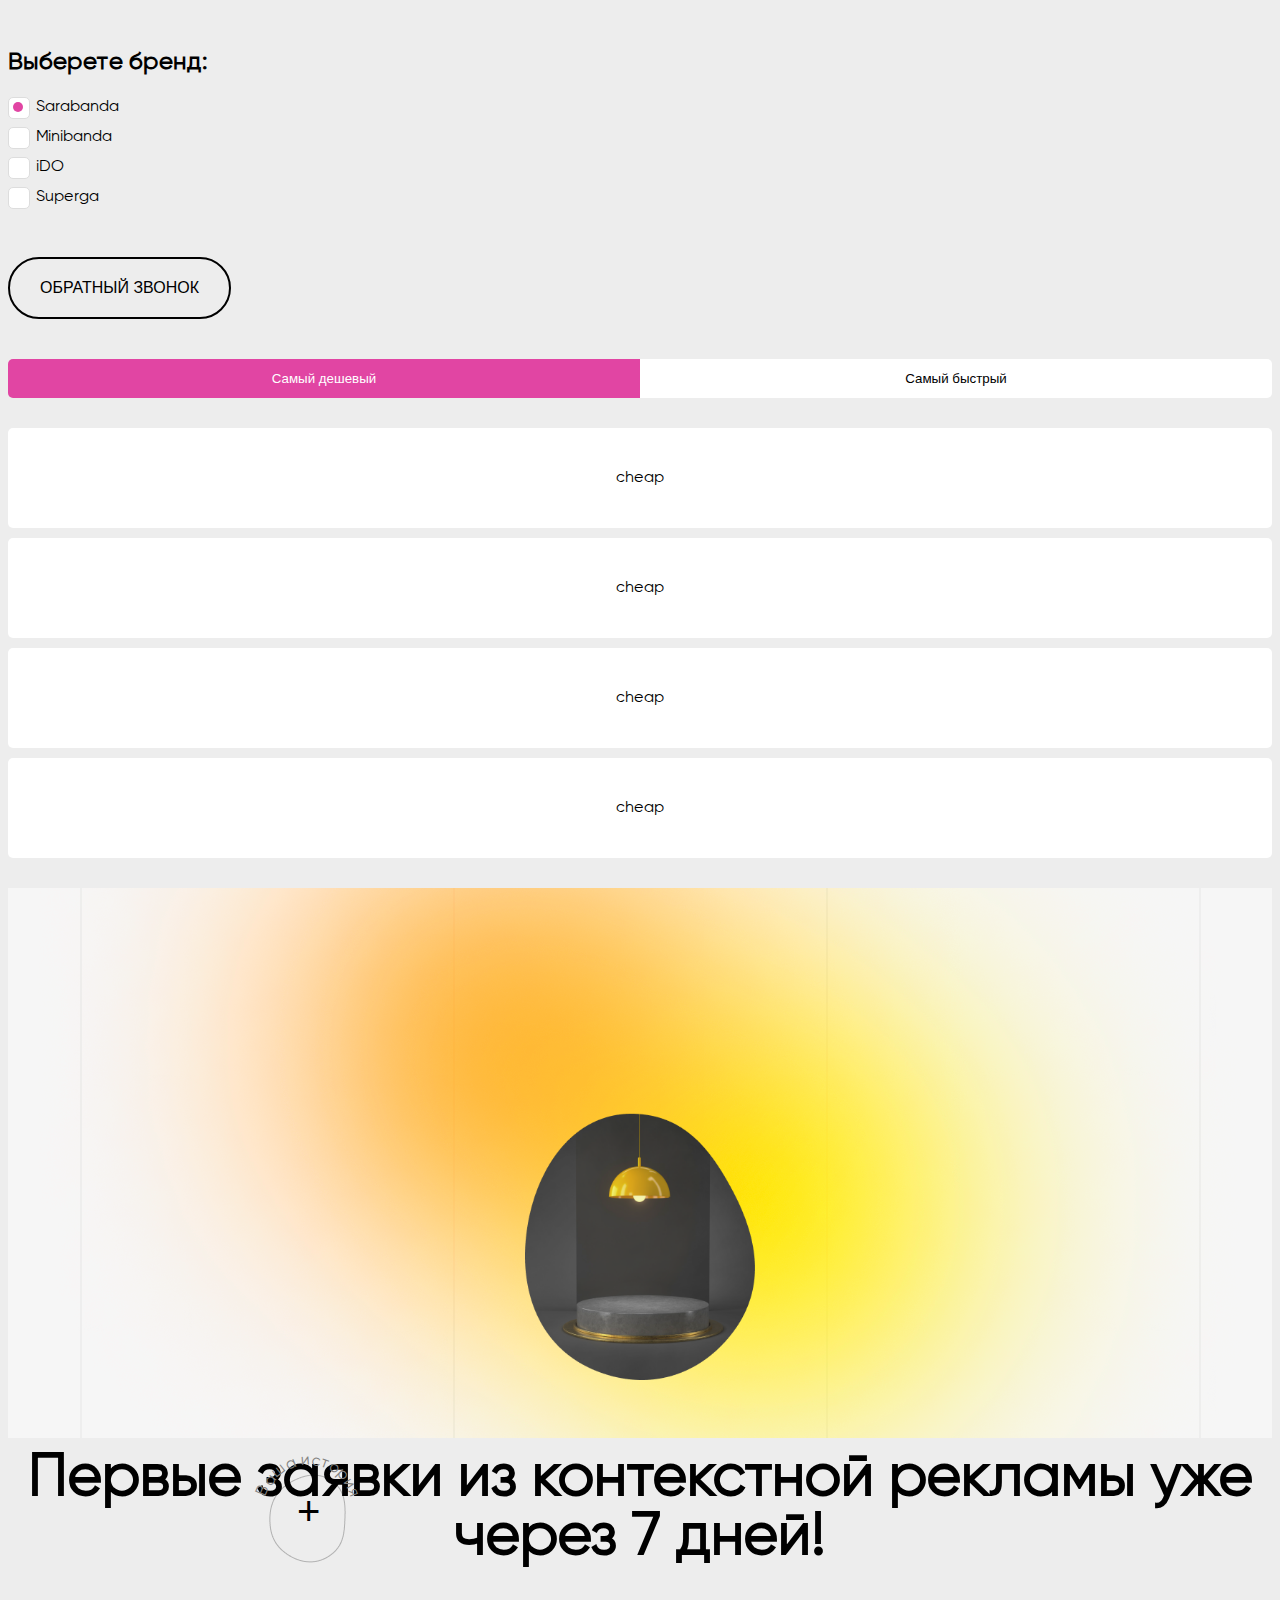
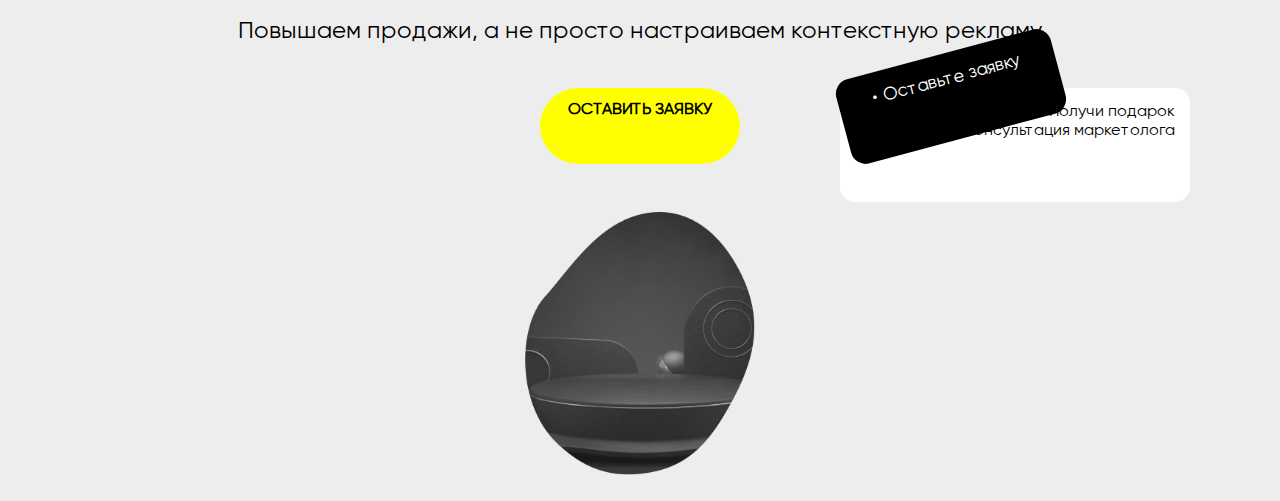
==== test_task/index.html @ cf73fbca "new" ====
<!DOCTYPE html>
<html>
<head>
	<meta charset="utf-8">
	<meta name="viewport" content="width=device-width, initial-scale=1">
	<title>Тестовое Задание</title>
	<link href="https://cdn.jsdelivr.net/npm/bootstrap@5.0.2/dist/css/bootstrap.min.css" rel="stylesheet" integrity="sha384-EVSTQN3/azprG1Anm3QDgpJLIm9Nao0Yz1ztcQTwFspd3yD65VohhpuuCOmLASjC" crossorigin="anonymous">
	<link href="style.css" rel="stylesheet">
	<script src="js/circletype.min.js"></script>
</head>
<body>

<div class="container">
	<div class="row">
		<div class="col-md-12">
			<h2>Выберете бренд:</h2>
			<input type="checkbox" id="brand1" name="brand1" checked>
		    <label for="brand1">Sarabanda</label><br>
		    <input type="checkbox" id="brand2" name="brand2">
		    <label for="brand2">Minibanda</label><br>
		    <input type="checkbox" id="brand3" name="brand3">
		    <label for="brand3">iDO</label><br>
		    <input type="checkbox" id="brand4" name="brand4">
		    <label for="brand4">Superga</label><br>
		</div>
	</div>
</div>


<div class="container">
	<div class="row">
		<div class="col-md-12">
			<a class="button" href="#popup1">Обратный Звонок</a>
			<div id="popup1" class="overlay">
				<a class="close" href="#">&times;</a>
				<a class="button">Заказать консультацию</a>
			</div>			
		</div>
	</div>
</div>


<div class="container">
	<div class="row">
		<div class="col-md-6">

			<div id="filterButtons">
			  <button class="btn left active" onclick="filterSelection('cheap')"> Самый дешевый</button>
			  <button class="btn right" onclick="filterSelection('fast')">Самый быстрый</button>
			</div>

			<div class="content">
			  <div class="filterDiv fast">fast</div>
			  <div class="filterDiv fast">fast</div>
			  <div class="filterDiv cheap">cheap</div>
			  <div class="filterDiv fast">fast</div>
			  <div class="filterDiv cheap">cheap</div>
			  <div class="filterDiv cheap">cheap</div>
			  <div class="filterDiv cheap">cheap</div>
			  <div class="filterDiv fast">fast</div>
			  <div class="filterDiv fast">fast</div>
			</div>


		</div>
	</div>
</div>

<div class="bg">
	<div class="container">
		<div class="row">
			<div class="col-md-3">
				<img src="img/image-left.png" class="img-left">
			</div>
			<div class="col-md-6">
				<a id="history">Ваша история</a>
				<button>+</button>
				<h2>Первые заявки из контекстной рекламы уже через 7 дней!</h2>
				<p>Повышаем продажи, а не просто настраиваем контекстную рекламу</p>
				<a class="request">Оставить заявку</a>
				<a class="gift">Получи подарок <br>— часовая консультация маркетолога</a>
				<a class="rotate">&#8226; Оставьте заявку</a>
			</div>
			<div class="col-md-3">
				<img src="img/image-right.png" class="img-right">
			</div>
		</div>
	</div>
</div>

<script src="js/main.js"></script>
</body>
</html>
---- test_task/style.css ----
@font-face {
    font-family: 'Gilroy';
    src: local('Gilroy-Regular'),
        url('Gilroy-Regular/Gilroy-Regular.woff2') format('woff2'),
        url('Gilroy-Regular/Gilroy-Regular.woff') format('woff'),
        url('Gilroy-Regular/Gilroy-Regular.ttf') format('truetype');
    font-weight: 400;
    font-style: normal;
}

html, body {
  font-family: 'Gilroy';
  font-size: 1em;
  background-color: #EDEDED;
}

h1 {
  font-size: 2rem;
}

h2 {
  font-size: 1.5rem;
}

p {
  font-size: 16px;
}

/*-----------------
	Main Content
-----------------*/

.container {
	padding: 20px 0px;
}

/*-----------------
	Checkbox
-----------------*/
/* убираем не стилизованные метки */
input[type="checkbox"]:checked, 
input[type="checkbox"]:not(:checked)
{
    position: absolute;
    left: -9999px;
}

input[type="checkbox"]:checked + label, 
input[type="checkbox"]:not(:checked) + label {
    display: inline-block;
    position: relative;
    padding-left: 28px;
    padding-bottom: 10px;
    line-height: 20px;
    cursor: pointer;
}

/* добавим стилизованные контейнеры */
input[type="checkbox"]:checked + label:before, 
input[type="checkbox"]:not(:checked) + label:before {
    content: "";
    position: absolute;
    left: 0px;
    top: 0px;
    width: 20px;
    height: 20px;
    border: 1px solid #dddddd;
    border-radius: 5px;
    background-color: #ffffff;
}

/* Добавим анимацию появления */
input[type="checkbox"]:checked + label:after, 
input[type="checkbox"]:not(:checked) + label:after{
    content: "";
    position: absolute;
    -webkit-transition: all 0.2s ease;
    -moz-transition: all 0.2s ease;
    -o-transition: all 0.2s ease;
    transition: all 0.2s ease;
}

/* Меняем обычную галочку на стилизованную */
input[type="checkbox"]:checked + label:after, 
input[type="checkbox"]:not(:checked) + label:after {
    left: 5px;
    top: 5px;
    width: 10px;
    height: 10px;
    border-radius: 100%;
    background-color: #e145a3;
}

/* Скрываем индикатор выбора, если он не выбран */
input[type="checkbox"]:not(:checked) + label:after {
    opacity: 0;
}
/* Показываем его, если пользователь выбрал */
input[type="checkbox"]:checked + label:after {
    opacity: 1;
}

/*--------------------
	Call Back Button
--------------------*/

.button {
	display: inline-block;
	border: 2px solid #000;
	border-radius: 50px;
	padding: 20px 30px;
	font-family: sans-serif;
	text-transform: uppercase;
	color: #000;
	cursor: pointer;
	transition: border-color 0.5s, background-color 0.5s, color 0.5s;
	text-decoration: none;
}

.button:hover {
	background-color: #fff;
	border-color: transparent;
	color: #e145a3;
}

/*-----------------
	PopUp
-----------------*/
#popup1 .button {
	border: 2px solid #fff;
	color: #fff;
}

#popup1 .button:hover {
	color: #e145a3;
}

.overlay {
	position: fixed;
	top: 0;
	bottom: 0;
	left: 0;
	right: 0;
	background: #000;
	transition: opacity 500ms;
	visibility: hidden;
	opacity: 0;
	display: flex;
    justify-content: center;
    align-items: center;
}

.overlay:target {
	visibility: visible;
	opacity: 1;
}

#popup1 .close {
	position: absolute;
	top: 20px;
	right: 30px;
	transition: all 200ms;
	font-size: 30px;
	font-weight: bold;
	text-decoration: none;
	color: #fff;
}
.popup .close:hover {
 	color: #e145a3;
}

/*-----------------
	Mixer
-----------------*/
.filterDiv {  
	background-color: #fff;
	color: #000;
	width: 100%;
	line-height: 100px;
	text-align: center;
	margin: 10px 0px;
	display: none;
	border-radius: 5px;
}

#filterButtons button {
	float: left;
}

#filterButtons:after {
	content: "";
    clear: both;
    display: table;
}

.show {
	display: block;
}

.content {
	margin-top: 20px;
	overflow: hidden;
}

/* Стиль кнопок */
.btn {
	width: 50%;
	border: none;
	outline: none;
	padding: 12px 30px;
	background-color: #fff;
	cursor: pointer;
	border-radius: 0px;
}

.left {
	border-top-left-radius: 5px;
	border-bottom-left-radius: 5px;
}
.right {
	border-top-right-radius: 5px;
	border-bottom-right-radius: 5px;
}

.btn:hover {
 	background-color: #ddd;
}

.btn.active {
	background-color: #e145a3;
	color: white;
	box-shadow: none;
}

/*-----------------
	Ads Banner
-----------------*/

.bg {
	width: 100%;
	background-color: white;
	background: url(img/background.png) no-repeat center center;
    text-align: center;
    font-family: 'Gilroy';
}

.bg h2 {
	font-size: 80px;
	line-height: 99px;
	color: #000;
	font-weight: 700;
	margin-top: 5%;
}

.bg p:not(.gift) {
	font-size: 24px;
	margin-top: 20px;
	margin-bottom: 42px;
}

img {
	width: 18vw;
}

.img-left {
	margin-top: 205px;
}

.img-right {
	margin-top: 48px;
}

.request {
	display: inline-block;
	height: 50px;
	width: 200px;
	background-color: yellow;
	border-radius: 100px;
	padding: 13px 0px;
	text-transform: uppercase;
	color: #000;
	font-weight: 600;
	font-size: 16px;
	cursor: pointer;
	transition: border-color 0.5s, background-color 0.5s, color 0.5s;
	text-decoration: none;
}

.request:hover {
	color: #000;
}

.gift, .gift:hover, .rotate, .rotate:hover, #history, #history:hover, .bg button {
	position: absolute;
	text-decoration: none;
}

.gift, .gift:hover {
	background: #fff;
	width: 320px;
	height: 84px;
	border-radius: 15px;
	padding: 15px;
	margin-left: 100px;
	color: #000;
	font-size: 16px;
	text-align: right;
}

.rotate, .rotate:hover {
	background: #000;
	width: 202px;
	height: 57px;
	border-radius: 15px;
	padding: 15px 10px;
	margin-left: 100px;
	margin-top: -35px;
	color: #fff;
	font-size: 18px;
	text-align: center;
	transform: rotate(-15deg);
}

#history, #history:hover {
	background: url(img/vector.png) no-repeat center center;
	width: 135px;
	height: 140px;
	padding: 0px;
	margin-left: -450px;
	color: #838382;
	font-size: 16px;
	font-weight: 400;
	line-height: 24px;
	text-align: left;
}

.bg button {
	background:transparent;
	padding: 0px;
	margin-left: -393px;
	margin-top: 40px;
	color: #000;
	border: none;
	font-size: 40px;
}


/*-----------------
	Media
-----------------*/
@media (max-width: 1600px) {
	.bg h2 {
		font-size: 75px;
		line-height: 79px;
	}

	.bg {
		height: 610px;
	}
}

@media (max-width: 1400px) {
	.bg h2 {
		font-size: 60px;
		line-height: 59px;
	}
	.bg {
		height: 550px;
	}

	#history, #history:hover {
		margin-left: -400px;
	}

	.bg button{
		margin-left: -343px;
	}
}

@media (max-width: 1200px) {
	.gift, .gift:hover {
		margin-left: -260px;
		margin-top: 145px;
	}

	.rotate, .rotate:hover {
		margin-left: -260px;
		margin-top: 105px;
	}

	.bg {
		height: 670px;
	}
}

@media (max-width: 1000px) {
	img {
		display: none;
	}

	.bg h2 {
		font-size: 40px;
		line-height: 59px;
	}

	.bg p:not(.gift) {
		font-size: 18px;
		margin-top: 10px;
		margin-bottom: 12px;
	}

	.bg {
		height: 600px;
	}

	#history, #history:hover {
		display: none;
	}

	.bg button {
		display: none;
	}
}

@media (max-width: 600px) {
	.container {
		width: 85%;
	}

}
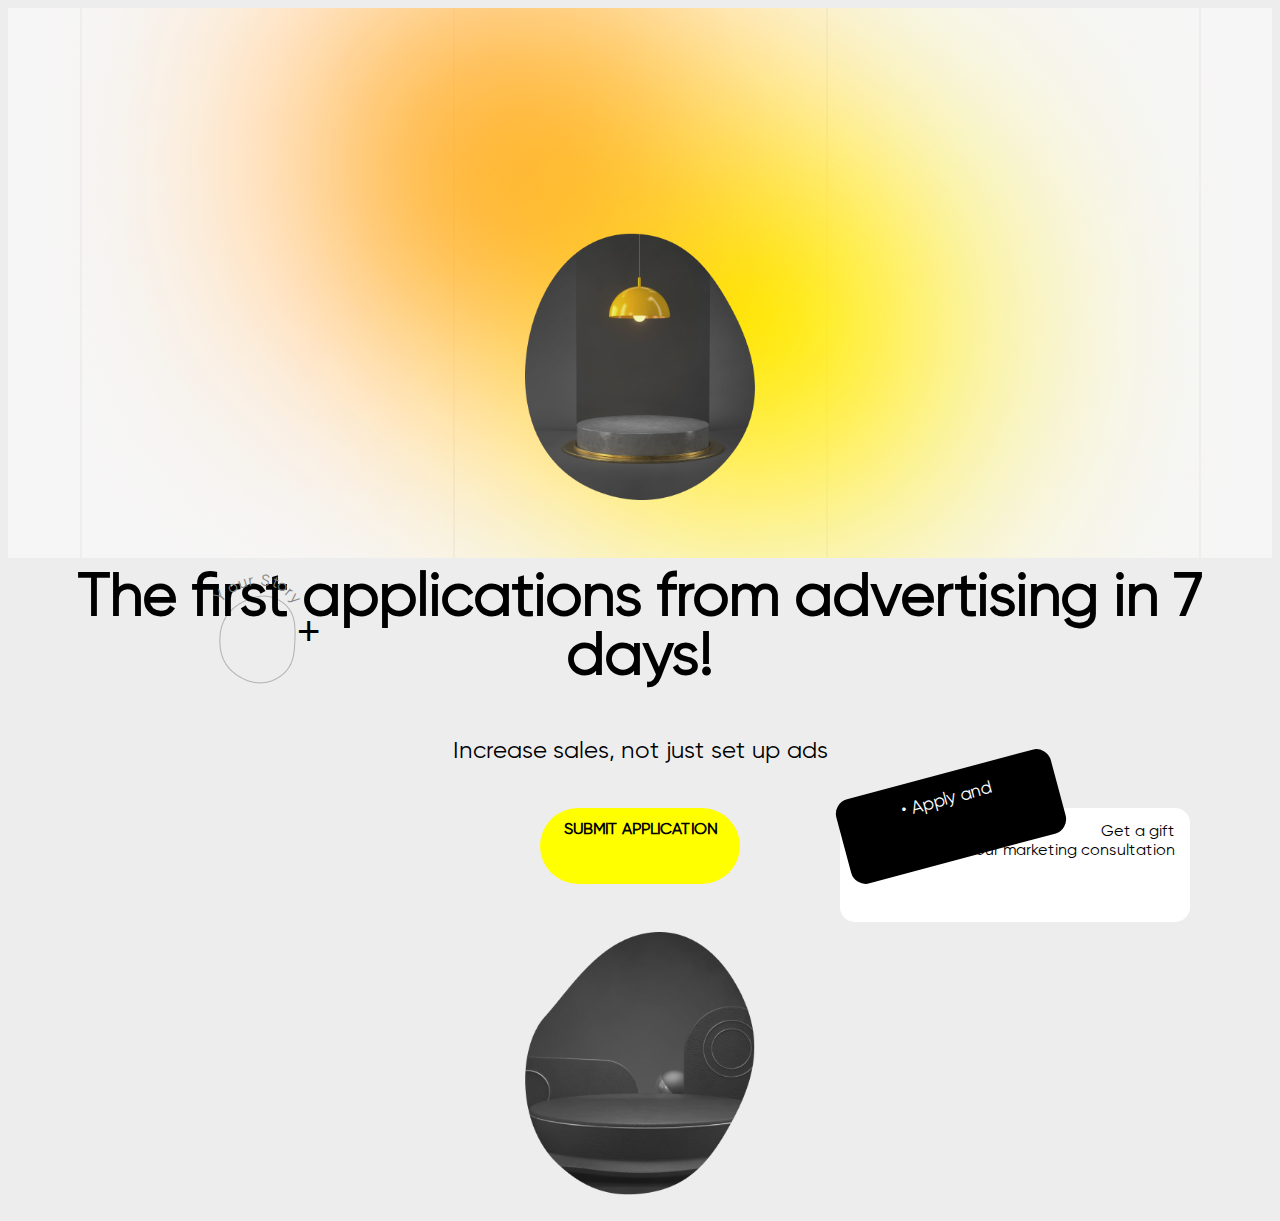
==== commit 664bf801: "ads v1" ====
--- a/test_task/index.html
+++ b/test_task/index.html
@@ -3,91 +3,35 @@
 <head>
 	<meta charset="utf-8">
 	<meta name="viewport" content="width=device-width, initial-scale=1">
-	<title>Тестовое Задание</title>
+	<title>Advertisement Banner</title>
 	<link href="https://cdn.jsdelivr.net/npm/bootstrap@5.0.2/dist/css/bootstrap.min.css" rel="stylesheet" integrity="sha384-EVSTQN3/azprG1Anm3QDgpJLIm9Nao0Yz1ztcQTwFspd3yD65VohhpuuCOmLASjC" crossorigin="anonymous">
 	<link href="style.css" rel="stylesheet">
 	<script src="js/circletype.min.js"></script>
 </head>
 <body>
-
-<div class="container">
-	<div class="row">
-		<div class="col-md-12">
-			<h2>Выберете бренд:</h2>
-			<input type="checkbox" id="brand1" name="brand1" checked>
-		    <label for="brand1">Sarabanda</label><br>
-		    <input type="checkbox" id="brand2" name="brand2">
-		    <label for="brand2">Minibanda</label><br>
-		    <input type="checkbox" id="brand3" name="brand3">
-		    <label for="brand3">iDO</label><br>
-		    <input type="checkbox" id="brand4" name="brand4">
-		    <label for="brand4">Superga</label><br>
-		</div>
-	</div>
-</div>
-
-
-<div class="container">
-	<div class="row">
-		<div class="col-md-12">
-			<a class="button" href="#popup1">Обратный Звонок</a>
-			<div id="popup1" class="overlay">
-				<a class="close" href="#">&times;</a>
-				<a class="button">Заказать консультацию</a>
-			</div>			
-		</div>
-	</div>
-</div>
-
-
-<div class="container">
-	<div class="row">
-		<div class="col-md-6">
-
-			<div id="filterButtons">
-			  <button class="btn left active" onclick="filterSelection('cheap')"> Самый дешевый</button>
-			  <button class="btn right" onclick="filterSelection('fast')">Самый быстрый</button>
-			</div>
-
-			<div class="content">
-			  <div class="filterDiv fast">fast</div>
-			  <div class="filterDiv fast">fast</div>
-			  <div class="filterDiv cheap">cheap</div>
-			  <div class="filterDiv fast">fast</div>
-			  <div class="filterDiv cheap">cheap</div>
-			  <div class="filterDiv cheap">cheap</div>
-			  <div class="filterDiv cheap">cheap</div>
-			  <div class="filterDiv fast">fast</div>
-			  <div class="filterDiv fast">fast</div>
-			</div>
-
-
-		</div>
-	</div>
-</div>
-
-<div class="bg">
-	<div class="container">
-		<div class="row">
-			<div class="col-md-3">
-				<img src="img/image-left.png" class="img-left">
-			</div>
-			<div class="col-md-6">
-				<a id="history">Ваша история</a>
-				<button>+</button>
-				<h2>Первые заявки из контекстной рекламы уже через 7 дней!</h2>
-				<p>Повышаем продажи, а не просто настраиваем контекстную рекламу</p>
-				<a class="request">Оставить заявку</a>
-				<a class="gift">Получи подарок <br>— часовая консультация маркетолога</a>
-				<a class="rotate">&#8226; Оставьте заявку</a>
-			</div>
-			<div class="col-md-3">
-				<img src="img/image-right.png" class="img-right">
+<div style="background: #F6F6F6;">
+	<div class="bg">
+		<div class="container">
+			<div class="row">
+				<div class="col-md-3">
+					<img src="img/image-left.png" class="img-left">
+				</div>
+				<div class="col-md-6">
+					<a id="story">Your Story</a>
+					<button>+</button>
+					<h2>The first applications from advertising in 7 days!</h2>
+					<p>Increase sales, not just set up ads</p>
+					<a class="request">Submit Application</a>
+					<a class="gift">Get a gift <br>— an our marketing consultation</a>
+					<a class="rotate">&#8226; Apply and</a>
+				</div>
+				<div class="col-md-3">
+					<img src="img/image-right.png" class="img-right">
+				</div>
 			</div>
 		</div>
 	</div>
 </div>
-
 <script src="js/main.js"></script>
 </body>
 </html>--- a/test_task/style.css
+++ b/test_task/style.css
@@ -35,210 +35,11 @@
 }
 
 /*-----------------
-	Checkbox
------------------*/
-/* убираем не стилизованные метки */
-input[type="checkbox"]:checked, 
-input[type="checkbox"]:not(:checked)
-{
-    position: absolute;
-    left: -9999px;
-}
-
-input[type="checkbox"]:checked + label, 
-input[type="checkbox"]:not(:checked) + label {
-    display: inline-block;
-    position: relative;
-    padding-left: 28px;
-    padding-bottom: 10px;
-    line-height: 20px;
-    cursor: pointer;
-}
-
-/* добавим стилизованные контейнеры */
-input[type="checkbox"]:checked + label:before, 
-input[type="checkbox"]:not(:checked) + label:before {
-    content: "";
-    position: absolute;
-    left: 0px;
-    top: 0px;
-    width: 20px;
-    height: 20px;
-    border: 1px solid #dddddd;
-    border-radius: 5px;
-    background-color: #ffffff;
-}
-
-/* Добавим анимацию появления */
-input[type="checkbox"]:checked + label:after, 
-input[type="checkbox"]:not(:checked) + label:after{
-    content: "";
-    position: absolute;
-    -webkit-transition: all 0.2s ease;
-    -moz-transition: all 0.2s ease;
-    -o-transition: all 0.2s ease;
-    transition: all 0.2s ease;
-}
-
-/* Меняем обычную галочку на стилизованную */
-input[type="checkbox"]:checked + label:after, 
-input[type="checkbox"]:not(:checked) + label:after {
-    left: 5px;
-    top: 5px;
-    width: 10px;
-    height: 10px;
-    border-radius: 100%;
-    background-color: #e145a3;
-}
-
-/* Скрываем индикатор выбора, если он не выбран */
-input[type="checkbox"]:not(:checked) + label:after {
-    opacity: 0;
-}
-/* Показываем его, если пользователь выбрал */
-input[type="checkbox"]:checked + label:after {
-    opacity: 1;
-}
-
-/*--------------------
-	Call Back Button
---------------------*/
-
-.button {
-	display: inline-block;
-	border: 2px solid #000;
-	border-radius: 50px;
-	padding: 20px 30px;
-	font-family: sans-serif;
-	text-transform: uppercase;
-	color: #000;
-	cursor: pointer;
-	transition: border-color 0.5s, background-color 0.5s, color 0.5s;
-	text-decoration: none;
-}
-
-.button:hover {
-	background-color: #fff;
-	border-color: transparent;
-	color: #e145a3;
-}
-
-/*-----------------
-	PopUp
------------------*/
-#popup1 .button {
-	border: 2px solid #fff;
-	color: #fff;
-}
-
-#popup1 .button:hover {
-	color: #e145a3;
-}
-
-.overlay {
-	position: fixed;
-	top: 0;
-	bottom: 0;
-	left: 0;
-	right: 0;
-	background: #000;
-	transition: opacity 500ms;
-	visibility: hidden;
-	opacity: 0;
-	display: flex;
-    justify-content: center;
-    align-items: center;
-}
-
-.overlay:target {
-	visibility: visible;
-	opacity: 1;
-}
-
-#popup1 .close {
-	position: absolute;
-	top: 20px;
-	right: 30px;
-	transition: all 200ms;
-	font-size: 30px;
-	font-weight: bold;
-	text-decoration: none;
-	color: #fff;
-}
-.popup .close:hover {
- 	color: #e145a3;
-}
-
-/*-----------------
-	Mixer
------------------*/
-.filterDiv {  
-	background-color: #fff;
-	color: #000;
-	width: 100%;
-	line-height: 100px;
-	text-align: center;
-	margin: 10px 0px;
-	display: none;
-	border-radius: 5px;
-}
-
-#filterButtons button {
-	float: left;
-}
-
-#filterButtons:after {
-	content: "";
-    clear: both;
-    display: table;
-}
-
-.show {
-	display: block;
-}
-
-.content {
-	margin-top: 20px;
-	overflow: hidden;
-}
-
-/* Стиль кнопок */
-.btn {
-	width: 50%;
-	border: none;
-	outline: none;
-	padding: 12px 30px;
-	background-color: #fff;
-	cursor: pointer;
-	border-radius: 0px;
-}
-
-.left {
-	border-top-left-radius: 5px;
-	border-bottom-left-radius: 5px;
-}
-.right {
-	border-top-right-radius: 5px;
-	border-bottom-right-radius: 5px;
-}
-
-.btn:hover {
- 	background-color: #ddd;
-}
-
-.btn.active {
-	background-color: #e145a3;
-	color: white;
-	box-shadow: none;
-}
-
-/*-----------------
 	Ads Banner
 -----------------*/
 
 .bg {
 	width: 100%;
-	background-color: white;
 	background: url(img/background.png) no-repeat center center;
     text-align: center;
     font-family: 'Gilroy';
@@ -260,6 +61,7 @@
 
 img {
 	width: 18vw;
+	max-width: 335px;
 }
 
 .img-left {
@@ -290,7 +92,7 @@
 	color: #000;
 }
 
-.gift, .gift:hover, .rotate, .rotate:hover, #history, #history:hover, .bg button {
+.gift, .gift:hover, .rotate, .rotate:hover, #story, #story:hover, .bg button {
 	position: absolute;
 	text-decoration: none;
 }
@@ -321,7 +123,7 @@
 	transform: rotate(-15deg);
 }
 
-#history, #history:hover {
+#story, #story:hover {
 	background: url(img/vector.png) no-repeat center center;
 	width: 135px;
 	height: 140px;
@@ -348,6 +150,12 @@
 /*-----------------
 	Media
 -----------------*/
+@media (min-width: 1600px) {
+	.bg {
+		height: 688px;
+	}
+}
+
 @media (max-width: 1600px) {
 	.bg h2 {
 		font-size: 75px;
@@ -413,7 +221,7 @@
 		height: 600px;
 	}
 
-	#history, #history:hover {
+	#story, #story:hover {
 		display: none;
 	}
 
